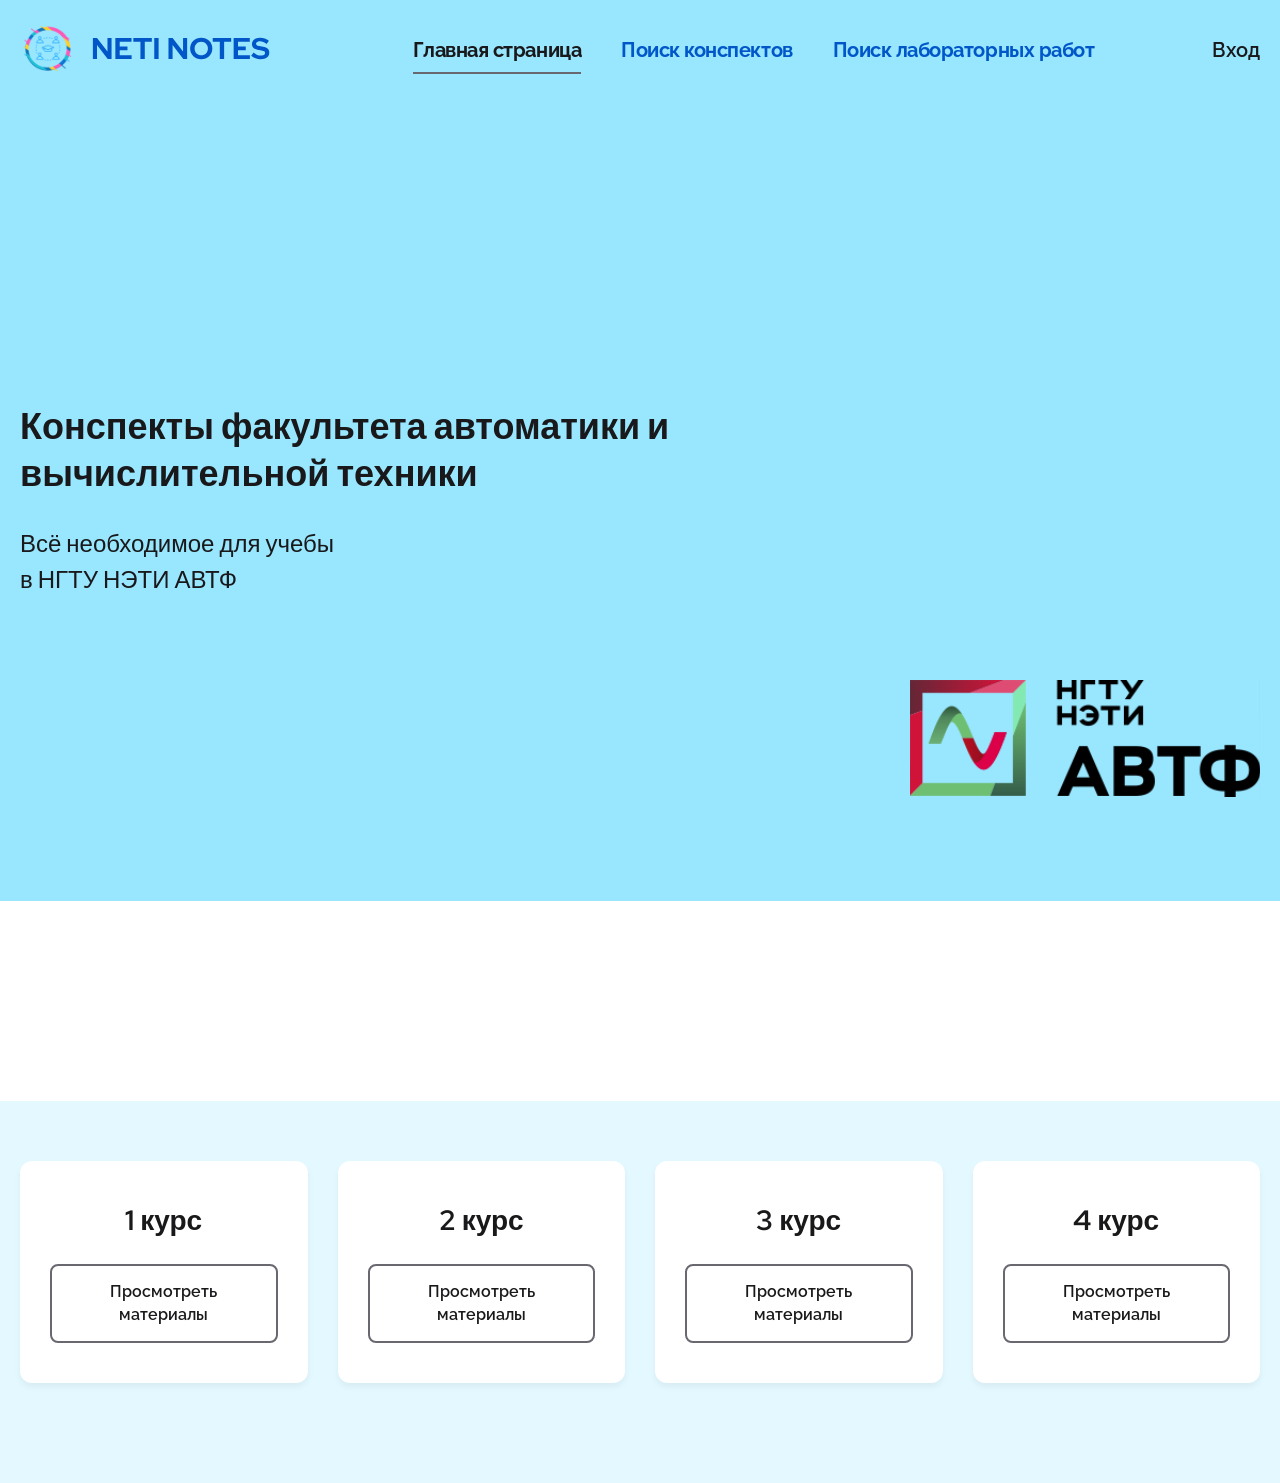
==== AVTF.html @ c31eee94 "Add files via upload" ====
<!DOCTYPE html>
<html lang="en">
<head>
    <meta charset="UTF-8">
    <meta name="viewport" content="width=device-width, initial-scale=1.0">
    <title>NETI NOTES AVTF</title>
    <link rel="stylesheet" href="style-faculty.css">
    <link rel="shortcut icon" href="images/favicon.svg" type="image/x-icon">
    <link rel="preconnect" href="https://fonts.googleapis.com">
<link rel="preconnect" href="https://fonts.gstatic.com" crossorigin>
<link href="https://fonts.googleapis.com/css2?family=Raleway:ital,wght@0,100..900;1,100..900&family=Red+Hat+Display:ital,wght@0,300..900;1,300..900&display=swap" rel="stylesheet">
</head>
<body>
    <header class="header">
        <div class="header__container">
            <nav class="header__nav">
                <img src="images/neti notes.svg" alt="">
                <ul class="header__list">
                    <li class="header__list-item">
                        <a class="header__list-link active" href="index.html">Главная страница</a>
                    </li>
                    <li>
                        <a class="header__list-link" href="">Поиск конспектов</a>
                    </li>
                    <li>
                        <a class="header__list-link" href="">Поиск лабораторных работ</a>
                    </li>
                </ul>
                <a class="header__button" href="">Вход</a>
            </nav>
        </div>
    </header>
    <section class="hero">
        <div class="hero__container">
            <div class="hero__content">
                <h1 class="hero__title">Конспекты факультета автоматики и вычислительной техники</h1>
                <p class="hero__subtitle">Всё необходимое для учебы<br>в НГТУ НЭТИ АВТФ</p>
            </div>
            <div class="hero-image">
                <img src="images/AVTF.svg">
             </div>
        </div>
    </section>
    <div class="divider"></div>
    <section class="courses">
        <div class="courses__container">
            <div class="courses__grid">
                <div class="course-card">
                    <h3 class="course-card__title">1 курс</h3>
                    <button class="course-card__button">Просмотреть материалы</button>
                </div>
                <div class="course-card">
                    <h3 class="course-card__title">2 курс</h3>
                    <button class="course-card__button">Просмотреть материалы</button>
                </div>
                <div class="course-card">
                    <h3 class="course-card__title">3 курс</h3>
                    <button class="course-card__button">Просмотреть материалы</button>
                </div>
                <div class="course-card">
                    <h3 class="course-card__title">4 курс</h3>
                    <button class="course-card__button">Просмотреть материалы</button>
                </div>
            </div>
        </div>
    </section>
</body>
</html>
---- style-faculty.css ----
:root {
    --dark: #19191B;
    --gray: #696871;
    --purple: #5454D4;
    --blue: #0157C8;
    --light-blue: #99E6FF;
    --light-light-blue: #E3F8FF;
    --white: #FFFFFF;
}

* {
    margin: 0;
    padding: 0;
    box-sizing: border-box;
}

body {
    font-family: "Raleway", sans-serif;
    background-color: var(--light-light-blue);
}

/* Header Styles */
.header {
    padding-block: 22px;
    background: var(--light-blue); 
}

.header__container {
    max-width: 1350px;
    margin-inline: auto;
    padding: 0 20px;
}

.header__nav {
    display: flex;
    justify-content: space-between;
    align-items: center;
}

.header__list {
    display: flex;
    gap: 40px;
}

ul {
    list-style: none;
}

.header__list-link {
    font-weight: 700;
    font-size: 20px;
    letter-spacing: -0.47px;
    color: var(--blue);
    transition: color 0.3s;
}

.header__list-link.active {
    color: var(--dark);
    border-bottom: 2px solid var(--gray);
    padding-bottom: 10px;
}

.header__list-link:hover {
    color: var(--dark);
}

a {
    text-decoration: none;
}

.header__button {
    font-weight: 600;
    font-size: 20px;
    letter-spacing: 0px;
    color: var(--dark);
    transition: opacity 0.3s;
}

.header__button:hover {
    opacity: 0.7;
}

.hero {
    background: var(--light-blue);
    padding: 100px 0;
    min-height: 500px;
}

.hero__container {
    max-width: 1350px;
    margin-inline: auto;
    padding: 0 20px;
    display: flex;
    justify-content: space-between;
    align-items: center;
    gap: 60px;
}

.hero__content {
    flex: 1;
    max-width: 700px;
}

.hero__title {
    font-family: "Red Hat Display", sans-serif;
    font-weight: 700;
    font-size: 36px;
    line-height: 1.3;
    color: var(--dark);
    margin-bottom: 30px;
}

.hero__subtitle {
    font-family: "Red Hat Display", sans-serif;
    font-weight: 500;
    font-size: 24px;
    line-height: 1.5;
    color: var(--dark);
}

.hero-image {
    /* margin-left: 100px;    */
    margin-top: 480px;
}

.hero-image img {
    width: 350px;
}

.divider {
    height: 200px;
    background: var(--white);
}

.courses {
    background: var(--light-light-blue);
    padding: 60px 0 100px;
}

.courses__container {
    max-width: 1350px;
    margin-inline: auto;
    padding: 0 20px;
}

.courses__grid {
    display: grid;
    grid-template-columns: repeat(4, 1fr);
    gap: 30px;
}

.course-card {
    background: var(--white);
    border-radius: 12px;
    padding: 40px 30px;
    text-align: center;
    box-shadow: 0 4px 6px rgba(0, 0, 0, 0.05);
    transition: transform 0.3s, box-shadow 0.3s;
}

.course-card:hover {
    transform: translateY(-5px);
    box-shadow: 0 12px 24px rgba(0, 0, 0, 0.1);
}

.course-card__title {
    font-family: "Red Hat Display", sans-serif;
    font-weight: 700;
    font-size: 28px;
    color: var(--dark);
    margin-bottom: 25px;
}

.course-card__button {
    font-family: "Raleway", sans-serif;
    font-weight: 600;
    font-size: 16px;
    line-height: 1.4;
    color: var(--dark);
    background: var(--white);
    border: 2px solid var(--gray);
    border-radius: 8px;
    padding: 15px 20px;
    cursor: pointer;
    transition: all 0.3s;
    width: 100%;
}

.course-card__button:hover {
    background: var(--dark);
    color: var(--white);
    border-color: var(--dark);
}

@media (max-width: 1200px) {
    .courses__grid {
        grid-template-columns: repeat(2, 1fr);
    }
}

@media (max-width: 992px) {
    .hero__container {
        flex-direction: column;
        text-align: center;
    }
    
    .hero__content {
        max-width: 100%;
    }
    
    .hero__title {
        font-size: 32px;
    }
}

@media (max-width: 768px) {
    .header__list {
        display: none;
    }
    
    .hero {
        padding: 60px 0;
    }
    
    .hero__title {
        font-size: 28px;
    }
    
    .hero__subtitle {
        font-size: 20px;
    }
    
    .hero-image img {
        max-width: 1000px;
    }
    
    .courses__grid {
        grid-template-columns: 1fr;
        gap: 20px;
    }
    
    .course-card__title {
        font-size: 24px;
    }
}

@media (max-width: 480px) {
    .hero__title {
        font-size: 24px;
    }
    
    .hero__subtitle {
        font-size: 18px;
    }
    
    .course-card {
        padding: 30px 20px;
    }
}
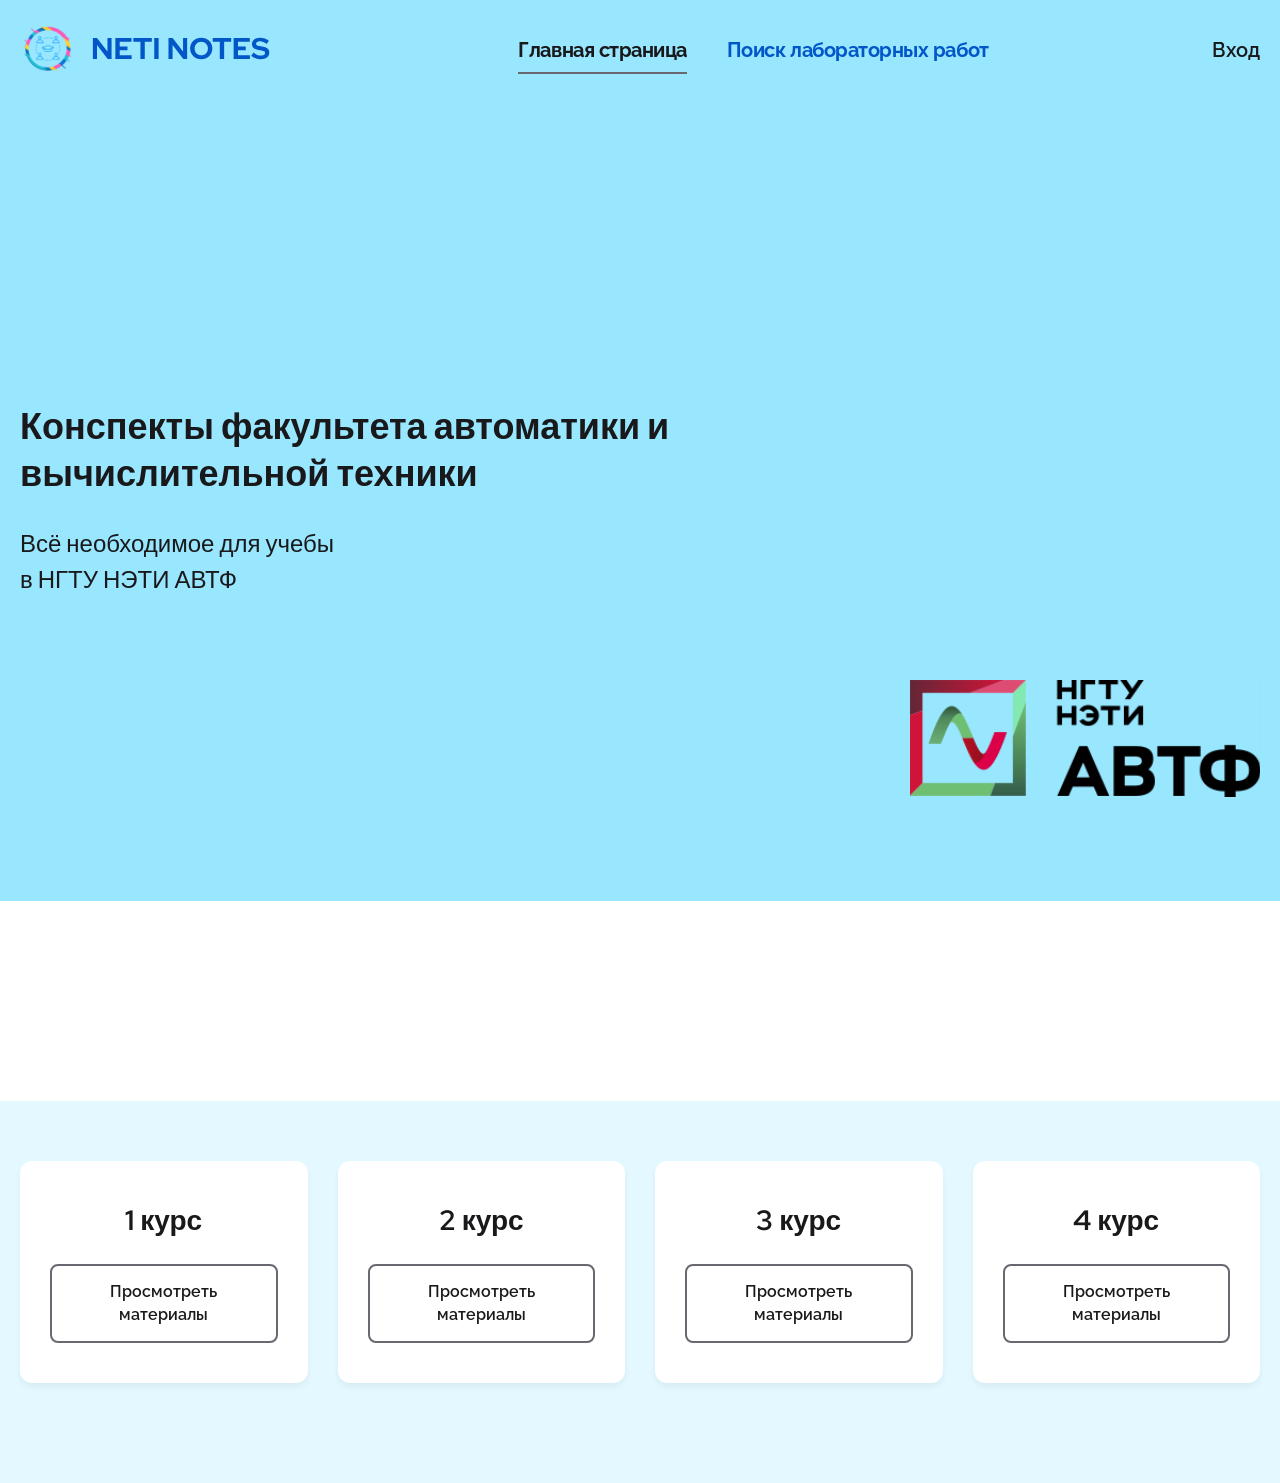
==== commit c94ab483: "Add files via upload" ====
--- a/AVTF.html
+++ b/AVTF.html
@@ -19,10 +19,6 @@
                     <li class="header__list-item">
                         <a class="header__list-link active" href="index.html">Главная страница</a>
                     </li>
-                    <li>
-                        <a class="header__list-link" href="">Поиск конспектов</a>
-                    </li>
-                    <li>
                         <a class="header__list-link" href="">Поиск лабораторных работ</a>
                     </li>
                 </ul>
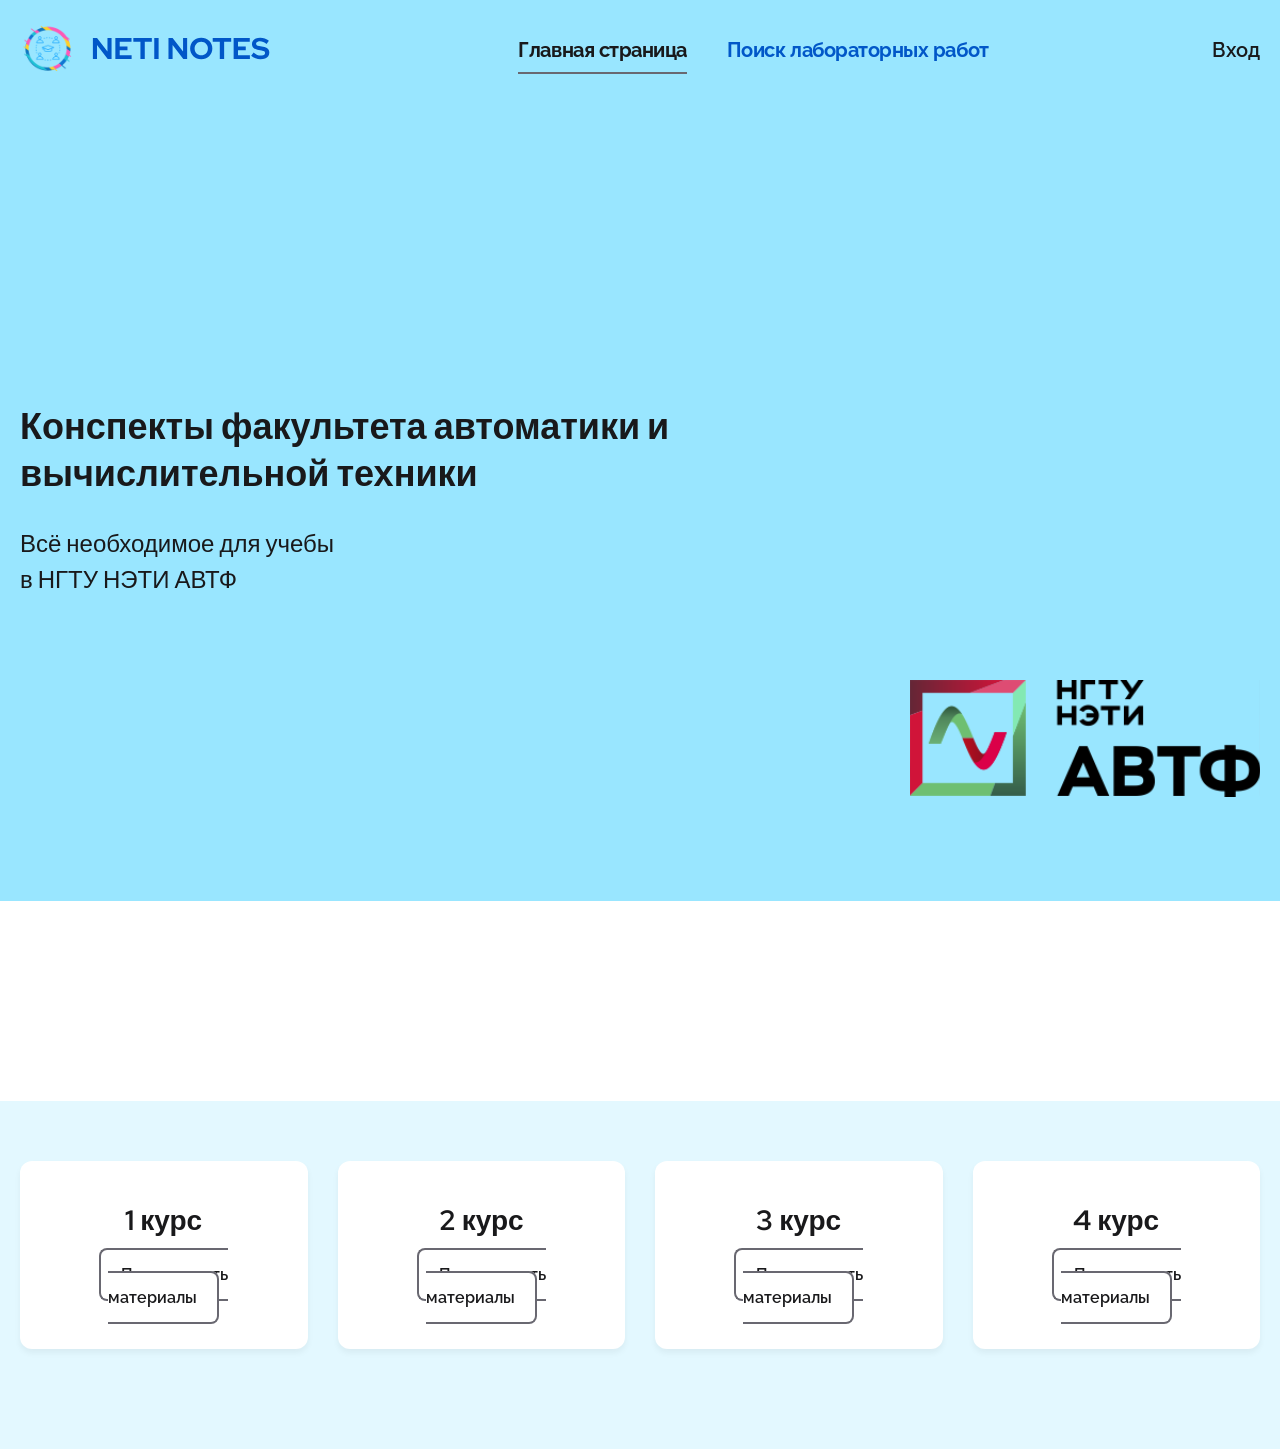
==== commit e160ddad: "Add files via upload" ====
--- a/AVTF.html
+++ b/AVTF.html
@@ -43,19 +43,19 @@
             <div class="courses__grid">
                 <div class="course-card">
                     <h3 class="course-card__title">1 курс</h3>
-                    <button class="course-card__button">Просмотреть материалы</button>
+                    <a class="course-card__button" href="https://disk.yandex.ru/client/disk/1%20%D0%BA%D1%83%D1%80%D1%81?idApp=client&dialog=slider&idDialog=%2Fdisk%2F1%20%D0%BA%D1%83%D1%80%D1%81%2F1%20%D0%BA%D1%83%D1%80%D1%81.zip">Просмотреть материалы</a>
                 </div>
                 <div class="course-card">
                     <h3 class="course-card__title">2 курс</h3>
-                    <button class="course-card__button">Просмотреть материалы</button>
+                    <a class="course-card__button" href="https://disk.yandex.ru/client/disk/2%20%D0%BA%D1%83%D1%80%D1%81?idApp=client&dialog=slider&idDialog=%2Fdisk%2F2%20%D0%BA%D1%83%D1%80%D1%81%2F2%20%D0%BA%D1%83%D1%80%D1%81.zip">Просмотреть материалы</a>
                 </div>
                 <div class="course-card">
                     <h3 class="course-card__title">3 курс</h3>
-                    <button class="course-card__button">Просмотреть материалы</button>
+                    <a class="course-card__button" href="https://disk.yandex.ru/client/disk/3%20%D0%BA%D1%83%D1%80%D1%81?idApp=client&dialog=slider&idDialog=%2Fdisk%2F3%20%D0%BA%D1%83%D1%80%D1%81%2F3%20%D0%BA%D1%83%D1%80%D1%81.zip">Просмотреть материалы</a>
                 </div>
                 <div class="course-card">
                     <h3 class="course-card__title">4 курс</h3>
-                    <button class="course-card__button">Просмотреть материалы</button>
+                    <a class="course-card__button" href="https://disk.yandex.ru/client/disk/4%20%D0%BA%D1%83%D1%80%D1%81?idApp=client&dialog=slider&idDialog=%2Fdisk%2F4%20%D0%BA%D1%83%D1%80%D1%81%2F4%20%D0%BA%D1%83%D1%80%D1%81.zip">Просмотреть материалы</a>
                 </div>
             </div>
         </div>
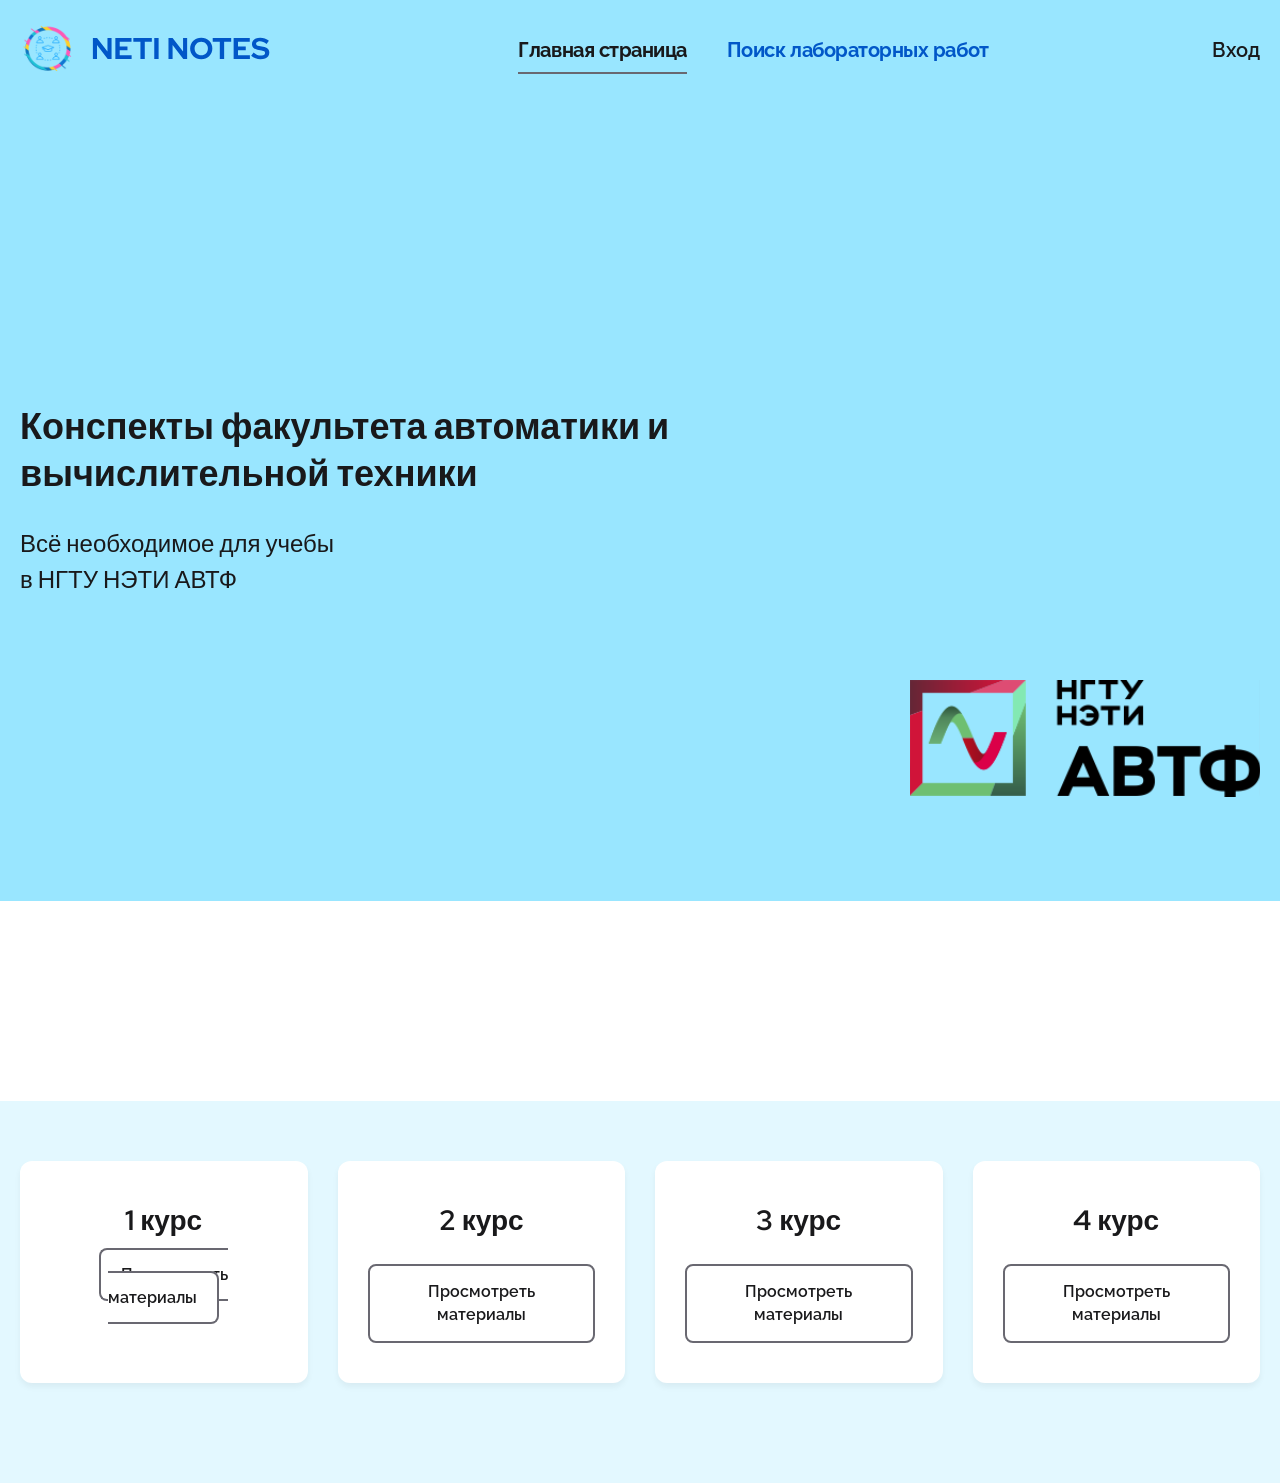
==== commit 02996341: "Add files via upload" ====
--- a/AVTF.html
+++ b/AVTF.html
@@ -43,19 +43,19 @@
             <div class="courses__grid">
                 <div class="course-card">
                     <h3 class="course-card__title">1 курс</h3>
-                    <a class="course-card__button" href="https://disk.yandex.ru/client/disk/1%20%D0%BA%D1%83%D1%80%D1%81?idApp=client&dialog=slider&idDialog=%2Fdisk%2F1%20%D0%BA%D1%83%D1%80%D1%81%2F1%20%D0%BA%D1%83%D1%80%D1%81.zip">Просмотреть материалы</a>
+                    <a class="course-card__button" href="https://disk.yandex.ru/client/disk/1%20%D0%BA%D1%83%D1%80%D1%81%20(%D0%90%D0%92%D0%A2%D0%A4)">Просмотреть материалы</a>
                 </div>
                 <div class="course-card">
                     <h3 class="course-card__title">2 курс</h3>
-                    <a class="course-card__button" href="https://disk.yandex.ru/client/disk/2%20%D0%BA%D1%83%D1%80%D1%81?idApp=client&dialog=slider&idDialog=%2Fdisk%2F2%20%D0%BA%D1%83%D1%80%D1%81%2F2%20%D0%BA%D1%83%D1%80%D1%81.zip">Просмотреть материалы</a>
+                    <button class="course-card__button">Просмотреть материалы</button>
                 </div>
                 <div class="course-card">
                     <h3 class="course-card__title">3 курс</h3>
-                    <a class="course-card__button" href="https://disk.yandex.ru/client/disk/3%20%D0%BA%D1%83%D1%80%D1%81?idApp=client&dialog=slider&idDialog=%2Fdisk%2F3%20%D0%BA%D1%83%D1%80%D1%81%2F3%20%D0%BA%D1%83%D1%80%D1%81.zip">Просмотреть материалы</a>
+                    <button class="course-card__button">Просмотреть материалы</button>
                 </div>
                 <div class="course-card">
                     <h3 class="course-card__title">4 курс</h3>
-                    <a class="course-card__button" href="https://disk.yandex.ru/client/disk/4%20%D0%BA%D1%83%D1%80%D1%81?idApp=client&dialog=slider&idDialog=%2Fdisk%2F4%20%D0%BA%D1%83%D1%80%D1%81%2F4%20%D0%BA%D1%83%D1%80%D1%81.zip">Просмотреть материалы</a>
+                    <button class="course-card__button">Просмотреть материалы</button>
                 </div>
             </div>
         </div>
